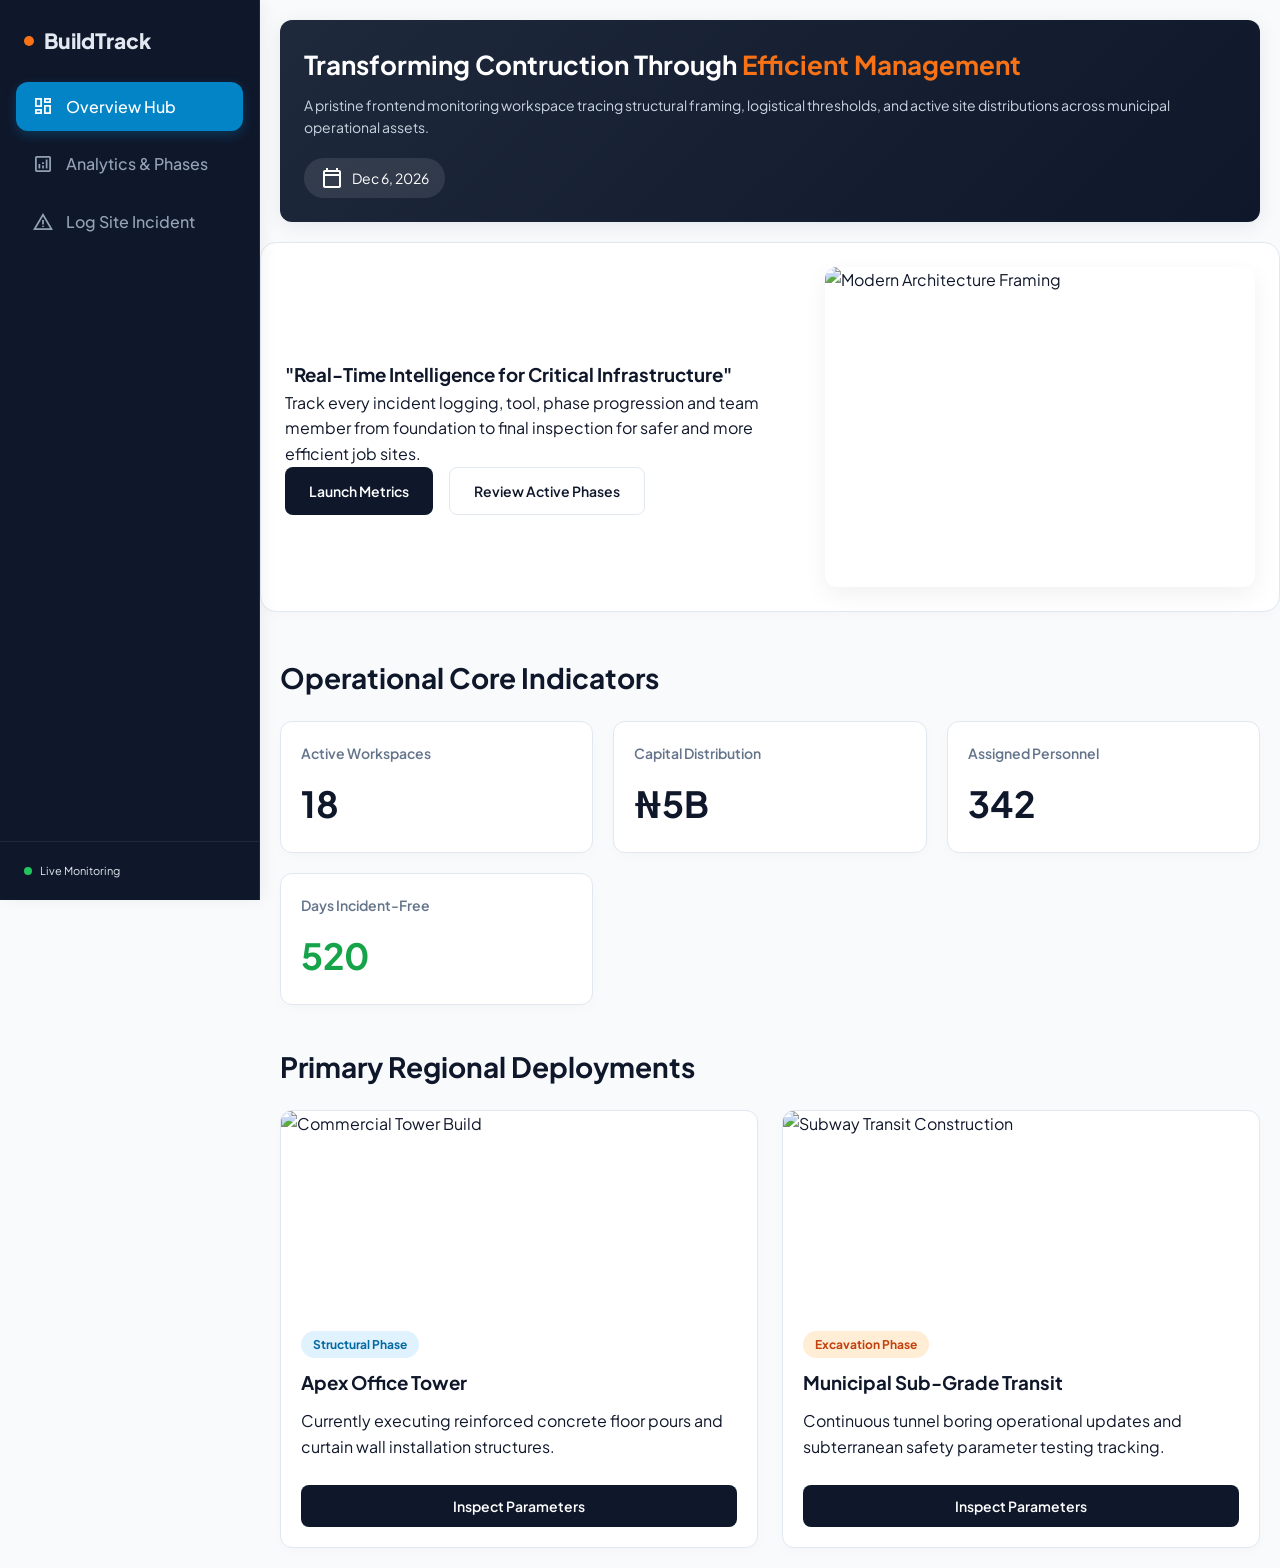
==== index.html @ bacd7566 "first commit" ====
<!DOCTYPE html>
<html lang="en">
<head>
    <meta charset="UTF-8">
    <meta name="viewport" content="width=device-width, initial-scale=1.0">
    <title>BuildTrack | Structural Intelligence Portal</title>
    <link rel="stylesheet" href="styles.css">
    <link href="https://fonts.googleapis.com/css2?family=Material+Symbols+Outlined:opsz,wght,FILL,GRAD@20..48,100..700,0,1" rel="stylesheet" />
</head>
<body>

    <!-- NEW SIDEBAR NAVIGATION (replaces top navbar) -->
    <div class="app-layout">
        <button class="mobile-toggle" id="mobileMenuBtn">
            <span class="material-symbols-outlined">menu</span>
        </button>
        <div class="sidebar-overlay" id="sidebarOverlay"></div>

    <aside class="sidebar-nav">
        <div class="sidebar-brand">
            <div class="brand-dot"></div>
            <span>BuildTrack</span>
            <button class="sidebar-close-btn" id="sidebarCloseBtn">
                <span class="material-symbols-outlined">close</span>
            </button>
        </div>
            <ul class="sidebar-menu">
                <li><a href="index.html" class="active">
                    <span class="material-symbols-outlined">dashboard</span>
                    <span>Overview Hub</span>
                </a></li>
                <li><a href="projects.html">
                    <span class="material-symbols-outlined">analytics</span>
                    <span>Analytics & Phases</span>
                </a></li>
            
                <li><a href="report.html">
                    <span class="material-symbols-outlined">warning</span>
                    <span>Log Site Incident</span>
                </a></li>
            </ul>
            <div class="sidebar-footer">
                <div class="live-status">
                    <span class="live-dot"></span>
                    <span>Live Monitoring</span>
                </div>
            </div>
        </aside>
        

        <main class="main-container">
            <!-- BEAUTIFUL HEADER added -->
            <header class="beautiful-header">
                <div class="header-content">
                    <div>
                        <h1>Transforming Contruction Through <span>Efficient Management</span></h1>
                        <p>A pristine frontend monitoring workspace tracing structural framing, logistical thresholds, and active site distributions across municipal operational assets.</p>
                    </div>
                    <div class="header-stats">
                        <div class="stat-badge">
                            <span class="material-symbols-outlined">calendar_today</span>
                            <span id="currentDate"></span>
                        </div>
                    </div>
                </div>
            </header>

            <div class="hero-section">
                <div class="hero-text">
                    <div>
                         <p> <h3>"Real-Time Intelligence for Critical Infrastructure"</h3>
                           Track every incident logging, tool, phase progression and team member from foundation to final inspection for safer and more efficient job sites.
                        </p>
                    </div>
                    <div style="display: flex; gap: 1rem;">
                         <button class="btn open-modal-btn" data-title="System Diagnostics Suite" data-desc="All node communication pipelines are operating normally. Real-time telemetry connection verified.">Launch Metrics</button>
                        <a href="projects.html" class="btn btn-secondary">Review Active Phases</a>
                    </div>
                </div>
                <div class="hero-visual">
                    <img src="https://images.unsplash.com/photo-1541888946425-d81bb19240f5?auto=format&fit=crop&w=800&q=80" alt="Modern Architecture Framing" class="hero-img">
                </div>
            </div>

            <main class="main-layout">
                
                <section>
                    <h2 class="section-title">Operational Core Indicators</h2>
                    <div class="status-grid">
                        <div class="status-card">
                            <label>Active Workspaces</label>
                            <div class="value">18</div>
                        </div>
                        <div class="status-card">
                            <label>Capital Distribution</label>
                            <div class="value">₦5B</div>
                        </div>
                        <div class="status-card">
                            <label>Assigned Personnel</label>
                            <div class="value">342</div>
                        </div>
                        <div class="status-card">
                            <label>Days Incident-Free</label>
                            <div class="value" style="color: #16a34a;">520</div>
                        </div>
                    </div>
                </section>

                <section>
                    <h2 class="section-title">Primary Regional Deployments</h2>
                    <div class="showcase-grid">
                        
                        <div class="project-card">
                            <div class="img-container">
                                <img src="https://images.unsplash.com/photo-1504307651254-35680f356dfd?auto=format&fit=crop&w=600&q=80" alt="Commercial Tower Build">
                            </div>
                            <div class="card-body">
                                <span class="card-tag">Structural Phase</span>
                                <h3>Apex Office Tower</h3>
                                <p>Currently executing reinforced concrete floor pours and curtain wall installation structures.</p>
                                <button class="btn open-modal-btn" data-title="Apex Office Tower Matrix" data-desc="Structural engineering logs confirm compliance across all structural parameters. Next audit scheduled for Friday." style="margin-top: 1rem;">Inspect Parameters</button>
                            </div>
                        </div>

                        <div class="project-card">
                            <div class="img-container">
                                <img src="https://images.unsplash.com/photo-1590069261209-f8e9b8642343?auto=format&fit=crop&w=600&q=80" alt="Subway Transit Construction">
                            </div>
                            <div class="card-body">
                                <span class="card-tag warning">Excavation Phase</span>
                                <h3>Municipal Sub-Grade Transit</h3>
                                <p>Continuous tunnel boring operational updates and subterranean safety parameter testing tracking.</p>
                                <button class="btn open-modal-btn" data-title="Municipal Transit Core Parameters" data-desc="Geotechnical monitors are stable. Shoring metrics verified within tolerance thresholds." style="margin-top: 1rem;">Inspect Parameters</button>
                            </div>
                        </div>

                    </div>
                </section>

            </main>
        </main>
    </div>

    <div id="infoModal" class="modal-mask">
        <div class="modal-window">
            <span class="modal-close">&times;</span>
            <h2 id="modalTargetTitle" style="margin-bottom: 0.75rem; font-size: 1.5rem; letter-spacing: -0.5px;">Asset Report</h2>
            <p id="modalTargetDesc" style="color: var(--text-muted); font-size: 0.95rem; line-height: 1.6;"></p>
        </div>
    </div>

    <script src="main.js"></script>
    <script>
        // Set current date in header
        document.getElementById('currentDate').textContent = new Date().toLocaleDateString('en-US', { month: 'short', day: 'numeric', year: 'numeric' });
    </script>
</body>
</html>
---- styles.css ----
@import url('https://fonts.googleapis.com/css2?family=Plus+Jakarta+Sans:wght@400;500;600;700;800&display=swap');

/* Basic setup for the entire page */
* {
    margin: 0;
    padding: 0;
    box-sizing: border-box;
    font-family: 'Plus Jakarta Sans', sans-serif;
}

body {
    background-color: #f8fafc;
    color: #0f172a;
    line-height: 1.6;
}

/* Base structural layout grid */
.app-layout {
    display: flex;
    min-height: 100vh;
}

/* Sidebar Navigation Styling (Desktop View) */
.sidebar-nav {
    width: 260px;
    background: #0f172a;
    color: #e2e8f0;
    display: flex;
    flex-direction: column;
    position: fixed;
    height: 100vh;
    left: 0;
    top: 0;
    border-right: 1px solid #1e293b;
    box-shadow: 4px 0 15px rgba(15, 23, 42, 0.05);
    transition: all 0.3s ease;
}

.sidebar-header {
    display: flex;
    justify-content: space-between;
    align-items: center;
    padding-right: 16px;
}

.sidebar-brand {
    padding: 24px;
    display: flex;
    align-items: center;
    gap: 10px;
    font-weight: 800;
    font-size: 21px;
}

.sidebar-brand .brand-dot {
    width: 10px;
    height: 10px;
    background-color: #f97316;
    border-radius: 50%;
}

/* Close button style inside sidebar drawer (Hidden on desktop) */
.sidebar-close-btn {
    display: none;
    background: transparent;
    border: none;
    color: #94a3b8;
    cursor: pointer;
    padding: 6px;
    border-radius: 6px;
    align-items: center;
    justify-content: center;
    transition: all 0.2s ease;
}

.sidebar-close-btn:hover {
    background: rgba(255, 255, 255, 0.1);
    color: #ffffff;
}

.sidebar-close-btn .material-symbols-outlined {
    font-size: 22px;
}

.sidebar-menu {
    list-style: none;
    padding: 0 16px;
    flex: 1;
}

.sidebar-menu li {
    margin-bottom: 8px;
}

.sidebar-menu a {
    display: flex;
    align-items: center;
    gap: 12px;
    padding: 12px 16px;
    text-decoration: none;
    color: #94a3b8;
    font-weight: 500;
    border-radius: 12px;
    transition: all 0.2s ease;
}

.sidebar-menu a .material-symbols-outlined {
    font-size: 22px;
}

.sidebar-menu a:hover {
    background: rgba(255, 255, 255, 0.08);
    color: #ffffff;
    transform: translateX(4px);
}

.sidebar-menu a.active {
    background: #0284c7;
    color: #ffffff;
    box-shadow: 0 4px 12px rgba(2, 132, 199, 0.3);
}

.sidebar-footer {
    padding: 20px 24px;
    border-top: 1px solid #1e293b;
    font-size: 11px;
}

.live-status {
    display: flex;
    align-items: center;
    gap: 8px;
}

.live-dot {
    width: 8px;
    height: 8px;
    background-color: #22c55e;
    border-radius: 50%;
}

/* Right Main Content Workspace Panel */
.main-container {
    flex: 1;
    margin-left: 260px;
    transition: all 0.3s ease;
}

.beautiful-header {
    background: linear-gradient(135deg, #1e293b, #0f172a);
    margin: 20px;
    border-radius: 12px;
    padding: 24px;
    color: #ffffff;
    box-shadow: 0 4px 20px rgba(15, 23, 42, 0.08);
}

.header-content {
    display: flex;
    justify-content: space-between;
    align-items: center;
    flex-wrap: wrap;
    gap: 20px;
}

.header-content h1 {
    font-size: 26px;
    font-weight: 700;
    margin-bottom: 8px;
}

.header-content h1 span {
    color: #f97316;
}

.header-content p {
    color: #cbd5e1;
    font-size: 14px;
}

.header-stats .stat-badge {
    background: rgba(255, 255, 255, 0.1);
    padding: 8px 16px;
    border-radius: 20px;
    display: flex;
    align-items: center;
    gap: 8px;
    font-size: 14px;
}

.main-layout {
    padding: 20px;
}

.section-title {
    font-size: 28px;
    font-weight: 700;
    margin-bottom: 20px;
}

/* Dashboard Presentation Layouts */
.hero-section {
    background: #ffffff;
    padding: 24px;
    display: grid;
    grid-template-columns: 1.2fr 1fr;
    gap: 24px;
    align-items: center;
    border: 1px solid #e2e8f0;
    border-radius: 16px;
    margin-bottom: 24px;
    box-shadow: 0 4px 12px rgba(15, 23, 42, 0.02);
}

.hero-text h1 {
    font-size: 40px;
    font-weight: 800;
    margin-bottom: 10px;
}

.hero-text {
    margin-top: 20px;
}

.hero-visual {
    height: 320px;
    border-radius: 12px;
    overflow: hidden;
    box-shadow: 0 8px 24px rgba(15, 23, 42, 0.06);
}

.hero-img {
    width: 100%;
    height: 100%;
    object-fit: cover;
}

.status-grid {
    display: grid;
    grid-template-columns: repeat(auto-fit, minmax(240px, 1fr));
    gap: 20px;
    margin-bottom: 40px;
}

.status-card {
    background: #ffffff;
    border: 1px solid #e2e8f0;
    border-radius: 12px;
    padding: 20px;
    box-shadow: 0 4px 12px rgba(15, 23, 42, 0.02);
    transition: all 0.2s ease;
}

.status-card:hover {
    transform: translateY(-4px);
    box-shadow: 0 10px 20px rgba(15, 23, 42, 0.05);
}

.status-card label {
    font-size: 14px;
    font-weight: 600;
    color: #64748b;
    display: block;
    margin-bottom: 10px;
}

.status-card .value {
    font-size: 36px;
    font-weight: 700;
}

.showcase-grid {
    display: grid;
    grid-template-columns: repeat(auto-fit, minmax(320px, 1fr));
    gap: 24px;
}

.project-card {
    background: #ffffff;
    border: 1px solid #e2e8f0;
    border-radius: 12px;
    overflow: hidden;
    display: flex;
    flex-direction: column;
    box-shadow: 0 4px 12px rgba(15, 23, 42, 0.02);
    transition: all 0.2s ease;
}

.project-card:hover {
    transform: translateY(-4px);
    box-shadow: 0 12px 24px rgba(15, 23, 42, 0.06);
}

.img-container {
    height: 200px;
    width: 100%;
}

.project-card img {
    width: 100%;
    height: 100%;
    object-fit: cover;
}

.card-body {
    padding: 20px;
    display: flex;
    flex-direction: column;
    gap: 10px;
}

.card-tag {
    align-self: flex-start;
    background: #e0f2fe;
    color: #0369a1;
    font-size: 12px;
    font-weight: 700;
    padding: 4px 12px;
    border-radius: 20px;
}

.card-tag.warning {
    background: #ffedd5;
    color: #c2410c;
}

/* Projects Directory Subpage Elements */
.projects-grid-replacement {
    display: grid;
    grid-template-columns: repeat(auto-fill, minmax(340px, 1fr));
    gap: 24px;
    margin-bottom: 30px;
}

.project-card-replacement {
    background: #ffffff;
    border-radius: 12px;
    padding: 20px;
    border: 1px solid #e2e8f0;
    cursor: pointer;
    box-shadow: 0 4px 12px rgba(15, 23, 42, 0.02);
    transition: all 0.2s ease;
}

.project-card-replacement:hover {
    border-color: #0284c7;
    transform: translateY(-2px);
    box-shadow: 0 8px 20px rgba(2, 132, 199, 0.06);
}

.project-header {
    display: flex;
    justify-content: space-between;
    align-items: center;
    margin-bottom: 12px;
}

.project-name {
    font-weight: 700;
    font-size: 18px;
}

.status-badge {
    padding: 4px 12px;
    border-radius: 20px;
    font-size: 11px;
    font-weight: 700;
}

.status-badge.on-track {
    background: #d4f5e8;
    color: #1b6b4f;
}

.status-badge.delayed {
    background: #ffe0db;
    color: #c23d22;
}

.status-badge.review {
    background: #fff0dd;
    color: #d48a2b;
}

.progress-area {
    margin: 16px 0;
}

.progress-label {
    display: flex;
    justify-content: space-between;
    font-size: 11px;
    margin-bottom: 5px;
    color: #64748b;
}

.progress-bar-bg {
    background: #e2e8f0;
    border-radius: 20px;
    height: 8px;
}

.progress-fill {
    background: #0284c7;
    height: 100%;
    border-radius: 20px;
}

.project-meta {
    display: flex;
    gap: 16px;
    font-size: 11px;
    color: #64748b;
    margin-top: 12px;
    flex-wrap: wrap;
}

/* Form inputs & logs */
.tracker-container {
    background: #ffffff;
    border: 1px solid #e2e8f0;
    border-radius: 12px;
    padding: 20px;
    box-shadow: 0 4px 12px rgba(15, 23, 42, 0.02);
}

.phase-row {
    margin-bottom: 20px;
}

.phase-meta {
    display: flex;
    justify-content: space-between;
    font-weight: 600;
    margin-bottom: 5px;
}

.bar-track {
    background: #f8fafc;
    border-radius: 20px;
    height: 8px;
    width: 100%;
}

.bar-fill {
    background: #0284c7;
    height: 100%;
    border-radius: 20px;
}

.form-panel {
    background: #ffffff;
    border: 1px solid #e2e8f0;
    border-radius: 12px;
    padding: 24px;
    max-width: 600px;
    box-shadow: 0 4px 16px rgba(15, 23, 42, 0.02);
}

.input-block {
    display: flex;
    flex-direction: column;
    gap: 5px;
    margin-bottom: 20px;
}

.input-block label {
    font-size: 14px;
    font-weight: 600;
    color: #0f172a;
}

.input-block input,
.input-block select,
.input-block textarea {
    padding: 12px;
    border: 1px solid #e2e8f0;
    background-color: #f8fafc;
    color: #0f172a;
    border-radius: 8px;
    font-size: 15px;
    outline: none;
    transition: all 0.2s ease;
}

.input-block input:focus,
.input-block select:focus,
.input-block textarea:focus {
    border-color: #0284c7;
    background-color: #ffffff;
    box-shadow: 0 0 0 3px rgba(2, 132, 199, 0.1);
}

/* Control Elements & Modals */
.btn {
    display: inline-block;
    background-color: #0f172a;
    color: #ffffff;
    text-decoration: none;
    font-weight: 600;
    font-size: 14px;
    padding: 12px 24px;
    border-radius: 8px;
    border: none;
    cursor: pointer;
    text-align: center;
    transition: all 0.2s ease;
}

.btn:hover {
    background-color: #0284c7;
    box-shadow: 0 4px 12px rgba(2, 132, 199, 0.2);
}

.btn-secondary {
    background-color: transparent;
    color: #0f172a;
    border: 1px solid #e2e8f0;
}

.btn-secondary:hover {
    background-color: #f8fafc;
    box-shadow: none;
}

.modal-mask {
    position: fixed;
    top: 0;
    left: 0;
    width: 100%;
    height: 100%;
    background: rgba(15, 23, 42, 0.4);
    display: none;
    justify-content: center;
    align-items: center;
}

.modal-window {
    background: #ffffff;
    border: 1px solid #e2e8f0;
    border-radius: 12px;
    padding: 32px;
    max-width: 500px;
    width: 90%;
    position: relative;
    box-shadow: 0 20px 40px rgba(15, 23, 42, 0.15);
}

.modal-close {
    position: absolute;
    top: 10px;
    right: 15px;
    font-size: 24px;
    cursor: pointer;
    color: #64748b;
}

/* Floating Hamburger Trigger for Mobile Screens */
.mobile-toggle {
    display: none;
    position: fixed;
    top: 16px;
    left: 16px;
    background: #0284c7;
    color: #ffffff;
    border: none;
    border-radius: 8px;
    padding: 10px;
    cursor: pointer;
    box-shadow: 0 4px 12px rgba(2, 132, 199, 0.3);
    align-items: center;
    justify-content: center;
}

/* Blurred backdrop layer structure */
.sidebar-overlay {
    display: none;
    position: fixed;
    top: 0;
    left: 0;
    width: 100%;
    height: 100%;
    background-color: rgba(15, 23, 42, 0.4); /* Semi-transparent tint */
    backdrop-filter: blur(5px);              /* Blurs everything underneath */
    -webkit-backdrop-filter: blur(5px);       /* Safari alternative engine support */
}

/* ==========================================================================
   Universal Responsive Breakpoints
   ========================================================================== */

@media (max-width: 992px) {
    .hero-text h1 {
        font-size: 32px;
    }
}

@media (max-width: 768px) {
    .mobile-toggle {
        display: flex;
    }

    .sidebar-overlay.active {
        display: block;
    }

    .sidebar-close-btn {
        display: flex;
        margin-left: auto; /* Aligns close button neatly to the right corner */
    }

    .main-container {
        margin-left: 0;
        padding-top: 55px;
    }

    .sidebar-nav {
        transform: translateX(-100%);
        width: 270px;
    }

    .sidebar-nav.active {
        transform: translateX(0);
    }

    .beautiful-header {
        margin: 12px;
        padding: 16px;
    }

    .header-content {
        flex-direction: column;
        align-items: flex-start;
        gap: 12px;
    }

    .header-content h1 {
        font-size: 22px;
    }

    .section-title {
        font-size: 22px;
        margin-bottom: 16px;
    }

    .hero-section {
        grid-template-columns: 1fr;
        gap: 16px;
        padding: 16px;
    }

    .hero-visual {
        height: 220px;
    }

    .status-grid {
        grid-template-columns: 1fr;
        gap: 12px;
        margin-bottom: 24px;
    }

    .status-card {
        padding: 16px;
    }

    .status-card .value {
        font-size: 28px;
    }

    .showcase-grid,
    .projects-grid-replacement {
        grid-template-columns: 1fr;
        gap: 16px;
    }

    .main-layout {
        padding: 12px;
    }
}
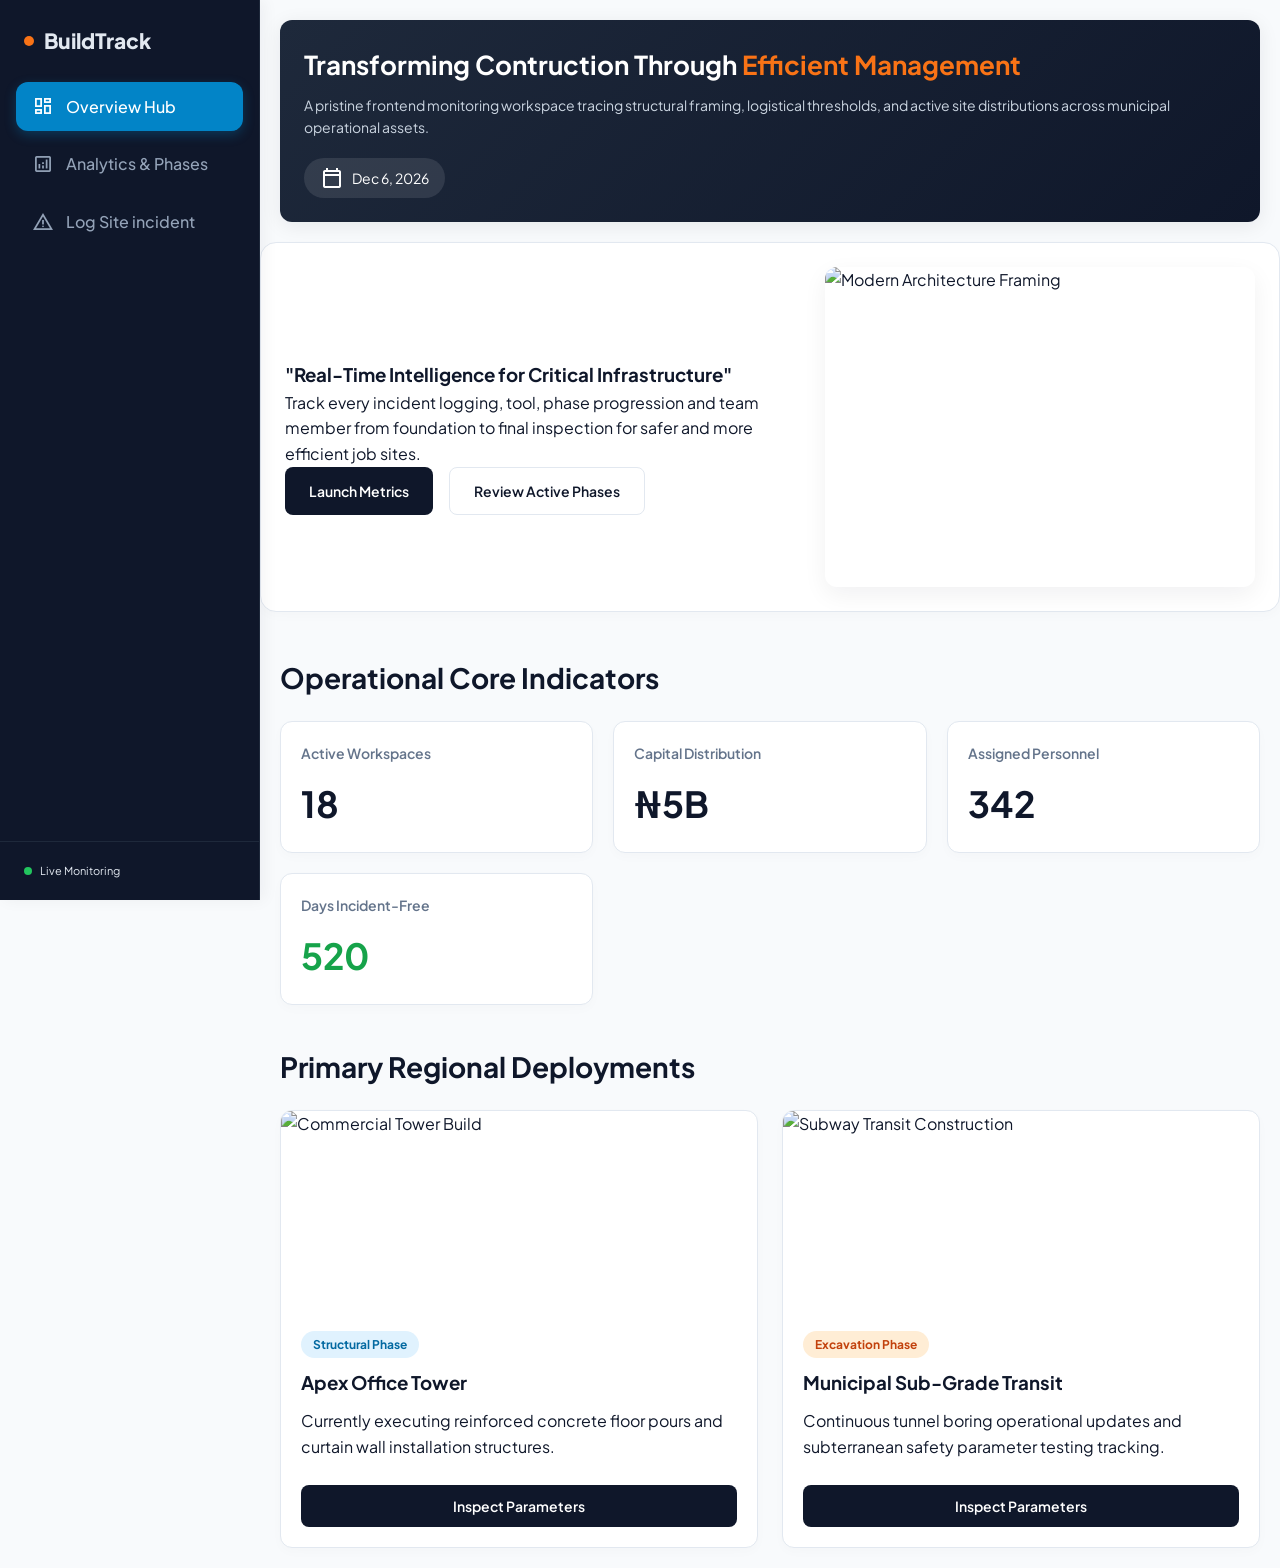
==== commit dd0c973f: "Update index.html" ====
--- a/index.html
+++ b/index.html
@@ -9,7 +9,7 @@
 </head>
 <body>
 
-    <!-- NEW SIDEBAR NAVIGATION (replaces top navbar) -->
+
     <div class="app-layout">
         <button class="mobile-toggle" id="mobileMenuBtn">
             <span class="material-symbols-outlined">menu</span>
@@ -36,7 +36,7 @@
             
                 <li><a href="report.html">
                     <span class="material-symbols-outlined">warning</span>
-                    <span>Log Site Incident</span>
+                    <span>Log Site incident</span>
                 </a></li>
             </ul>
             <div class="sidebar-footer">
@@ -48,8 +48,7 @@
         </aside>
         
 
-        <main class="main-container">
-            <!-- BEAUTIFUL HEADER added -->
+        <main class="main-container"> 
             <header class="beautiful-header">
                 <div class="header-content">
                     <div>
@@ -101,7 +100,7 @@
                         </div>
                         <div class="status-card">
                             <label>Days Incident-Free</label>
-                            <div class="value" style="color: #16a34a;">520</div>
+                            <div class="value" style="color: rgb(22, 163, 74);">520</div>
                         </div>
                     </div>
                 </section>
@@ -151,7 +150,6 @@
 
     <script src="main.js"></script>
     <script>
-        // Set current date in header
         document.getElementById('currentDate').textContent = new Date().toLocaleDateString('en-US', { month: 'short', day: 'numeric', year: 'numeric' });
     </script>
 </body>
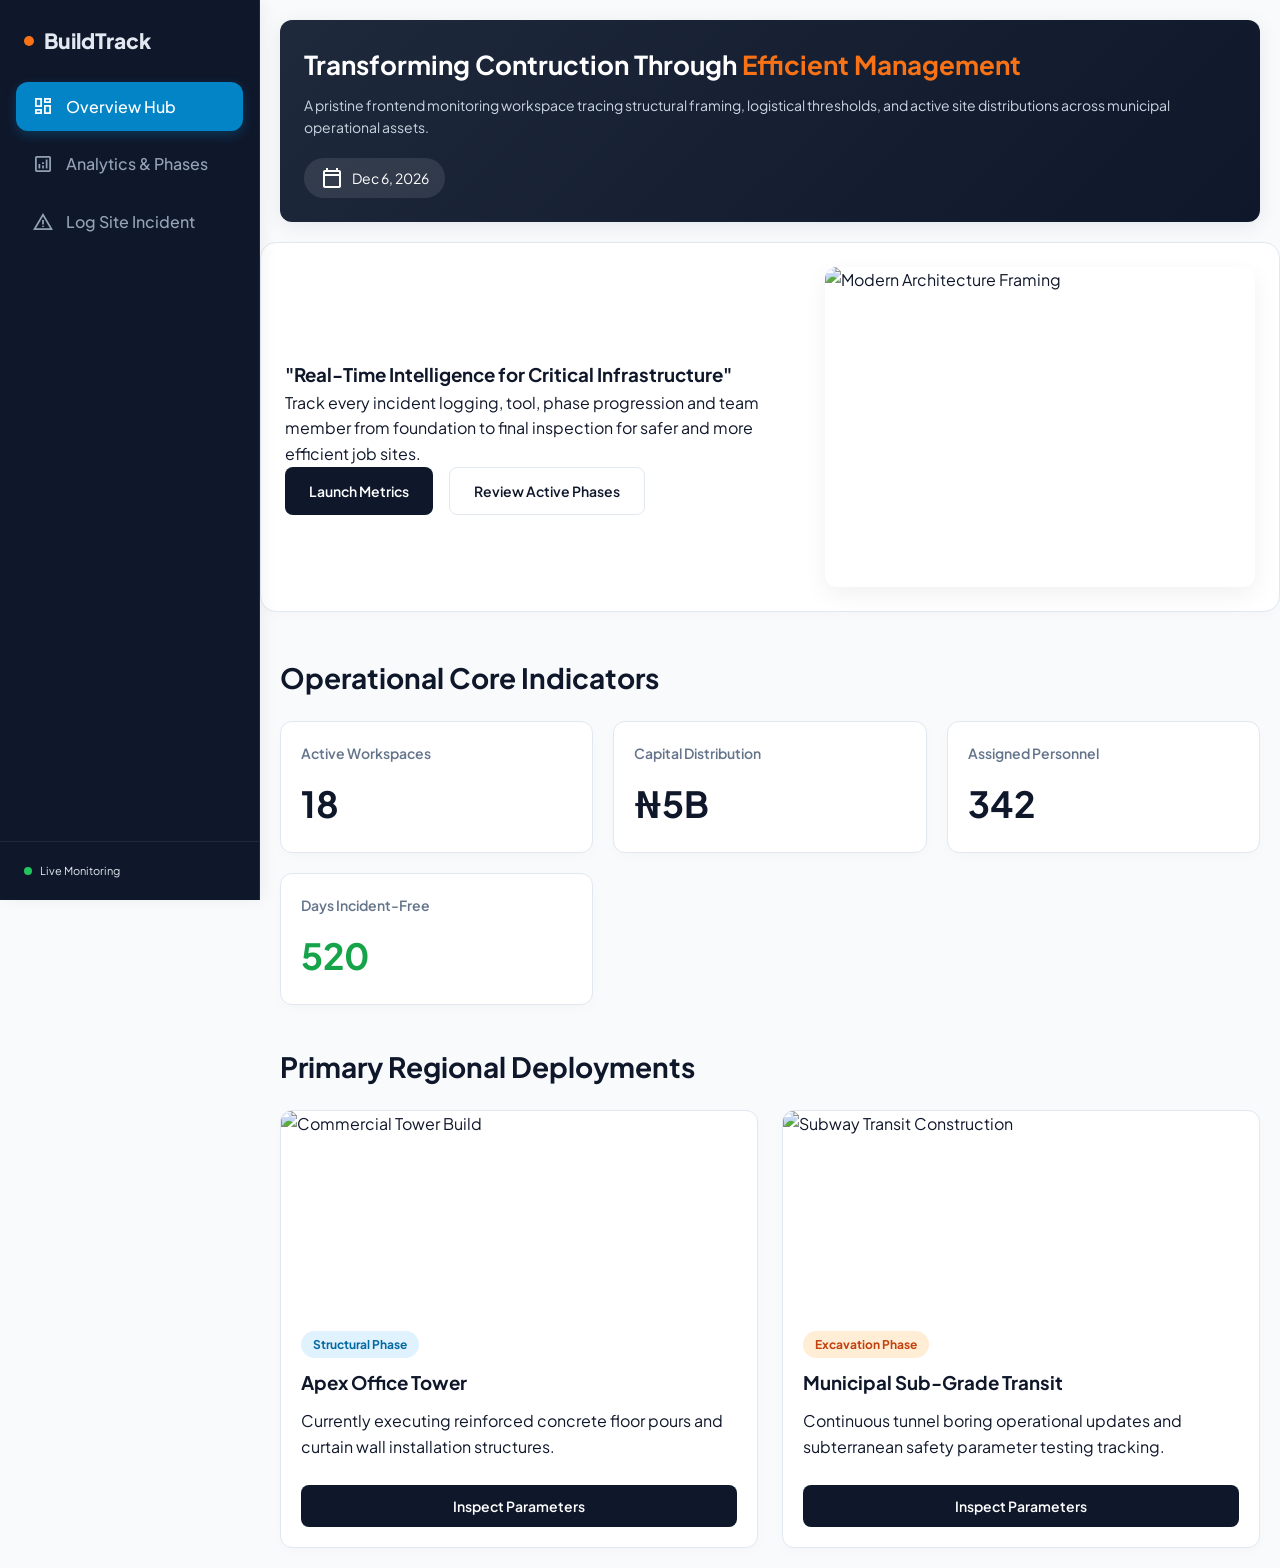
==== commit 2522f4eb: "Update index.html" ====
--- a/index.html
+++ b/index.html
@@ -8,7 +8,6 @@
     <link href="https://fonts.googleapis.com/css2?family=Material+Symbols+Outlined:opsz,wght,FILL,GRAD@20..48,100..700,0,1" rel="stylesheet" />
 </head>
 <body>
-
 
     <div class="app-layout">
         <button class="mobile-toggle" id="mobileMenuBtn">
@@ -36,7 +35,7 @@
             
                 <li><a href="report.html">
                     <span class="material-symbols-outlined">warning</span>
-                    <span>Log Site incident</span>
+                    <span>Log Site Incident</span>
                 </a></li>
             </ul>
             <div class="sidebar-footer">
@@ -48,7 +47,8 @@
         </aside>
         
 
-        <main class="main-container"> 
+        <main class="main-container">
+            <!-- BEAUTIFUL HEADER added -->
             <header class="beautiful-header">
                 <div class="header-content">
                     <div>
@@ -100,7 +100,7 @@
                         </div>
                         <div class="status-card">
                             <label>Days Incident-Free</label>
-                            <div class="value" style="color: rgb(22, 163, 74);">520</div>
+                            <div class="value" style="color: #16a34a;">520</div>
                         </div>
                     </div>
                 </section>
@@ -150,7 +150,8 @@
 
     <script src="main.js"></script>
     <script>
+        // Set current date in header
         document.getElementById('currentDate').textContent = new Date().toLocaleDateString('en-US', { month: 'short', day: 'numeric', year: 'numeric' });
     </script>
 </body>
-</html>+</html>
